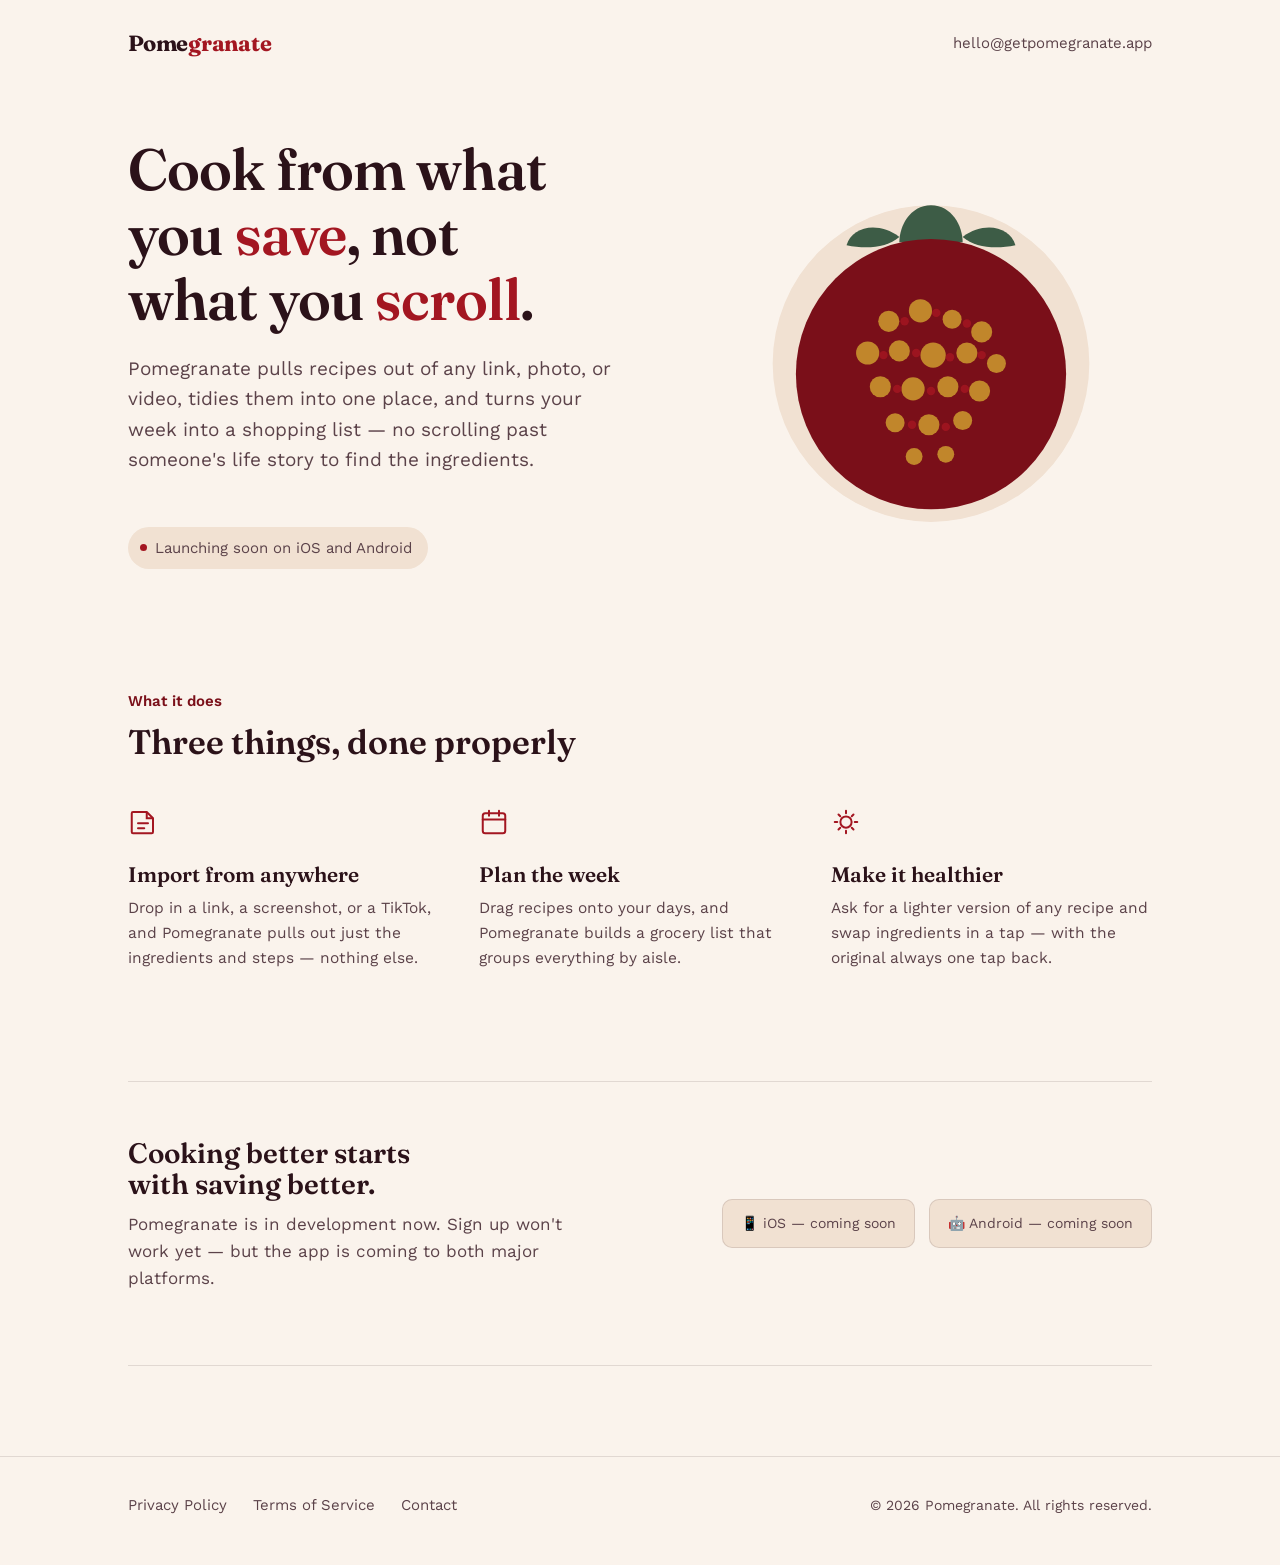
==== index.html @ 29c11bd3 "Add files via upload" ====
<!DOCTYPE html>
<html lang="en">
<head>
<meta charset="UTF-8">
<meta name="viewport" content="width=device-width, initial-scale=1.0">
<title>Pomegranate — a recipe app with a little more color</title>
<meta name="description" content="Pomegranate imports recipes from anywhere, plans your week, and helps you cook with what you've got. Launching soon on iOS and Android.">
<link rel="stylesheet" href="styles.css">
<style>
  .hero {
    display: grid;
    grid-template-columns: 1.1fr 0.9fr;
    gap: 40px;
    align-items: center;
    padding: 50px 0 90px;
  }
  .hero h1 {
    font-size: 58px;
    letter-spacing: -0.015em;
    max-width: 11.5ch;
  }
  .hero h1 em { font-style: normal; color: var(--ruby); }
  .hero .lede {
    margin-top: 22px;
    font-size: 19px;
    color: var(--ink-soft);
    max-width: 42ch;
  }
  .hero .status {
    display: inline-flex;
    align-items: center;
    gap: 8px;
    margin-top: 32px;
    font-size: 15px;
    color: var(--ink-soft);
    background: var(--cream-2);
    padding: 9px 16px 9px 12px;
    border-radius: 999px;
  }
  .hero .status .dot {
    width: 7px; height: 7px; border-radius: 50%;
    background: var(--ruby);
    animation: pulse 2.2s ease-in-out infinite;
  }
  @keyframes pulse { 0%,100% { opacity: 1; } 50% { opacity: 0.35; } }
  @media (prefers-reduced-motion: reduce) { .hero .status .dot { animation: none; } }

  .fruit { width: 100%; max-width: 380px; margin: 0 auto; display: block; }

  section.features { padding: 30px 0 20px; }
  .features .kicker { font-size: 15px; color: var(--ruby-deep); font-weight: 600; }
  .features h2 { font-size: 34px; margin-top: 10px; max-width: 20ch; }
  .grid3 {
    display: grid;
    grid-template-columns: repeat(3, 1fr);
    gap: 30px;
    margin-top: 46px;
  }
  .card h3 { font-family: 'Fraunces', serif; font-size: 21px; font-weight: 600; margin-bottom: 10px; }
  .card p { color: var(--ink-soft); font-size: 15.5px; margin: 0; }
  .card .icon { margin-bottom: 18px; }

  section.cta {
    margin-top: 90px;
    padding: 56px 0;
    border-top: 1px solid var(--line);
    border-bottom: 1px solid var(--line);
    display: flex;
    align-items: center;
    justify-content: space-between;
    gap: 30px;
    flex-wrap: wrap;
  }
  .cta h2 { font-size: 28px; max-width: 16ch; }
  .cta p { color: var(--ink-soft); margin-top: 10px; max-width: 40ch; }
  .badges { display: flex; gap: 14px; flex-wrap: wrap; }
  .badge {
    display: inline-flex; align-items: center; gap: 10px;
    border: 1px solid var(--line); border-radius: 10px;
    padding: 12px 18px; color: var(--ink-soft); font-size: 14px;
    background: var(--cream-2);
  }

  @media (max-width: 780px) {
    .hero { grid-template-columns: 1fr; padding-top: 30px; }
    .hero h1 { font-size: 40px; }
    .fruit { max-width: 240px; margin-top: 10px; }
    .grid3 { grid-template-columns: 1fr; }
  }
</style>
</head>
<body>

<nav class="nav">
  <div class="wrap" style="display:flex; align-items:center; justify-content:space-between; width:100%;">
    <a href="/" class="mark">Pome<span>granate</span></a>
    <a class="back" href="mailto:hello@getpomegranate.app">hello@getpomegranate.app</a>
  </div>
</nav>

<main class="wrap">
  <section class="hero">
    <div>
      <h1>Cook from what you <em>save</em>, not what you <em>scroll</em>.</h1>
      <p class="lede">Pomegranate pulls recipes out of any link, photo, or video, tidies them into one place, and turns your week into a shopping list — no scrolling past someone's life story to find the ingredients.</p>
      <div class="status"><span class="dot"></span> Launching soon on iOS and Android</div>
    </div>
    <svg class="fruit" viewBox="0 0 360 360" xmlns="http://www.w3.org/2000/svg" role="img" aria-label="Illustration of a halved pomegranate">
      <circle cx="180" cy="190" r="150" fill="#F1E1D2"/>
      <path d="M180 40 C160 40 150 60 150 75 L210 75 C210 60 200 40 180 40Z" fill="#3D5C46"/>
      <path d="M150 70 C130 55 105 60 100 78 C120 82 138 80 150 70Z" fill="#3D5C46"/>
      <path d="M210 70 C230 55 255 60 260 78 C240 82 222 80 210 70Z" fill="#3D5C46"/>
      <circle cx="180" cy="200" r="128" fill="#7A0F19"/>
      <g fill="#C9932E" opacity="0.9">
        <circle cx="140" cy="150" r="10"/><circle cx="170" cy="140" r="11"/><circle cx="200" cy="148" r="9"/><circle cx="228" cy="160" r="10"/>
        <circle cx="120" cy="180" r="11"/><circle cx="150" cy="178" r="10"/><circle cx="182" cy="182" r="12"/><circle cx="214" cy="180" r="10"/><circle cx="242" cy="190" r="9"/>
        <circle cx="132" cy="212" r="10"/><circle cx="163" cy="214" r="11"/><circle cx="196" cy="212" r="10"/><circle cx="226" cy="216" r="10"/>
        <circle cx="146" cy="246" r="9"/><circle cx="178" cy="248" r="10"/><circle cx="210" cy="244" r="9"/>
        <circle cx="164" cy="278" r="8"/><circle cx="194" cy="276" r="8"/>
      </g>
      <g fill="#A31621" opacity="0.85">
        <circle cx="155" cy="150" r="4"/><circle cx="185" cy="142" r="4"/><circle cx="214" cy="152" r="4"/>
        <circle cx="135" cy="182" r="4"/><circle cx="166" cy="180" r="4"/><circle cx="198" cy="184" r="4"/><circle cx="228" cy="182" r="4"/>
        <circle cx="148" cy="214" r="4"/><circle cx="180" cy="216" r="4"/><circle cx="212" cy="214" r="4"/>
        <circle cx="162" cy="248" r="4"/><circle cx="194" cy="250" r="4"/>
      </g>
    </svg>
  </section>

  <section class="features">
    <div class="kicker">What it does</div>
    <h2>Three things, done properly</h2>
    <div class="grid3">
      <div class="card">
        <div class="icon">
          <svg width="30" height="30" viewBox="0 0 24 24" fill="none"><path d="M4 4h11l5 5v11a1 1 0 01-1 1H4a1 1 0 01-1-1V5a1 1 0 011-1z" stroke="#A31621" stroke-width="1.6"/><path d="M15 4v5h5" stroke="#A31621" stroke-width="1.6"/><path d="M8 13h8M8 17h5" stroke="#A31621" stroke-width="1.6" stroke-linecap="round"/></svg>
        </div>
        <h3>Import from anywhere</h3>
        <p>Drop in a link, a screenshot, or a TikTok, and Pomegranate pulls out just the ingredients and steps — nothing else.</p>
      </div>
      <div class="card">
        <div class="icon">
          <svg width="30" height="30" viewBox="0 0 24 24" fill="none"><rect x="3" y="5" width="18" height="16" rx="2" stroke="#A31621" stroke-width="1.6"/><path d="M3 10h18M8 3v4M16 3v4" stroke="#A31621" stroke-width="1.6" stroke-linecap="round"/></svg>
        </div>
        <h3>Plan the week</h3>
        <p>Drag recipes onto your days, and Pomegranate builds a grocery list that groups everything by aisle.</p>
      </div>
      <div class="card">
        <div class="icon">
          <svg width="30" height="30" viewBox="0 0 24 24" fill="none"><path d="M12 3v2M12 19v2M5 12H3M21 12h-2M6 6l1.4 1.4M16.6 16.6L18 18M6 18l1.4-1.4M16.6 7.4L18 6" stroke="#A31621" stroke-width="1.6" stroke-linecap="round"/><circle cx="12" cy="12" r="4.5" stroke="#A31621" stroke-width="1.6"/></svg>
        </div>
        <h3>Make it healthier</h3>
        <p>Ask for a lighter version of any recipe and swap ingredients in a tap — with the original always one tap back.</p>
      </div>
    </div>
  </section>

  <section class="cta">
    <div>
      <h2>Cooking better starts with saving better.</h2>
      <p>Pomegranate is in development now. Sign up won't work yet — but the app is coming to both major platforms.</p>
    </div>
    <div class="badges">
      <span class="badge">📱 iOS — coming soon</span>
      <span class="badge">🤖 Android — coming soon</span>
    </div>
  </section>
</main>

<footer>
  <div class="wrap">
    <div class="links">
      <a href="privacy.html">Privacy Policy</a>
      <a href="terms.html">Terms of Service</a>
      <a href="mailto:hello@getpomegranate.app">Contact</a>
    </div>
    <div class="copy">© 2026 Pomegranate. All rights reserved.</div>
  </div>
</footer>

</body>
</html>
---- styles.css ----
@import url('https://fonts.googleapis.com/css2?family=Fraunces:opsz,wght@9..144,400;9..144,600;9..144,700&family=Work+Sans:wght@400;500;600&display=swap');

:root {
  --cream: #FAF3EC;
  --cream-2: #F1E1D2;
  --ink: #2B1219;
  --ink-soft: #5B4249;
  --ruby: #A31621;
  --ruby-deep: #7A0F19;
  --leaf: #3D5C46;
  --gold: #C9932E;
  --line: rgba(43, 18, 25, 0.12);
  --max-w: 1080px;
}

* { box-sizing: border-box; }

html { scroll-behavior: smooth; }

body {
  margin: 0;
  background: var(--cream);
  color: var(--ink);
  font-family: 'Work Sans', sans-serif;
  font-size: 17px;
  line-height: 1.6;
  -webkit-font-smoothing: antialiased;
}

h1, h2, h3 {
  font-family: 'Fraunces', serif;
  font-weight: 600;
  line-height: 1.12;
  margin: 0;
  color: var(--ink);
}

a { color: var(--ruby-deep); }
a:focus-visible, button:focus-visible { outline: 2px solid var(--ruby); outline-offset: 3px; }

.wrap {
  max-width: var(--max-w);
  margin: 0 auto;
  padding: 0 28px;
}

/* ---------- Nav ---------- */
.nav {
  display: flex;
  align-items: center;
  justify-content: space-between;
  padding: 26px 0;
}
.nav .mark {
  font-family: 'Fraunces', serif;
  font-weight: 700;
  font-size: 22px;
  color: var(--ink);
  text-decoration: none;
  letter-spacing: -0.01em;
}
.nav .mark span { color: var(--ruby); }
.nav a.back {
  font-size: 15px;
  color: var(--ink-soft);
  text-decoration: none;
  border-bottom: 1px solid transparent;
}
.nav a.back:hover { border-bottom-color: var(--ink-soft); }

/* ---------- Footer ---------- */
footer {
  border-top: 1px solid var(--line);
  margin-top: 90px;
  padding: 36px 0 48px;
}
footer .wrap {
  display: flex;
  flex-wrap: wrap;
  gap: 18px 32px;
  align-items: center;
  justify-content: space-between;
}
footer .links { display: flex; gap: 26px; flex-wrap: wrap; }
footer a { color: var(--ink-soft); text-decoration: none; font-size: 15px; }
footer a:hover { color: var(--ruby-deep); }
footer .copy { font-size: 14px; color: var(--ink-soft); }

/* ---------- Legal doc pages ---------- */
.doc {
  max-width: 720px;
  margin: 0 auto;
  padding: 20px 28px 60px;
}
.doc h1 { font-size: 40px; margin-bottom: 6px; }
.doc .meta { color: var(--ink-soft); font-size: 15px; margin-bottom: 44px; }
.doc h2 {
  font-size: 22px;
  margin-top: 46px;
  margin-bottom: 14px;
  padding-top: 18px;
  border-top: 1px solid var(--line);
}
.doc h2:first-of-type { border-top: none; padding-top: 0; }
.doc h3 { font-family: 'Work Sans', sans-serif; font-weight: 600; font-size: 16px; margin-top: 22px; margin-bottom: 8px; }
.doc p, .doc li { color: var(--ink-soft); font-size: 16px; }
.doc ul, .doc ol { padding-left: 22px; }
.doc li { margin-bottom: 6px; }
.doc table { width: 100%; border-collapse: collapse; margin: 18px 0; font-size: 15px; }
.doc th, .doc td { text-align: left; padding: 10px 12px; border-bottom: 1px solid var(--line); color: var(--ink-soft); }
.doc th { color: var(--ink); font-weight: 600; }
.doc .note {
  background: var(--cream-2);
  border-radius: 4px;
  padding: 16px 18px;
  font-size: 14.5px;
  color: var(--ink-soft);
  margin-top: 48px;
}
.doc .placeholder { color: var(--ruby-deep); font-weight: 500; }
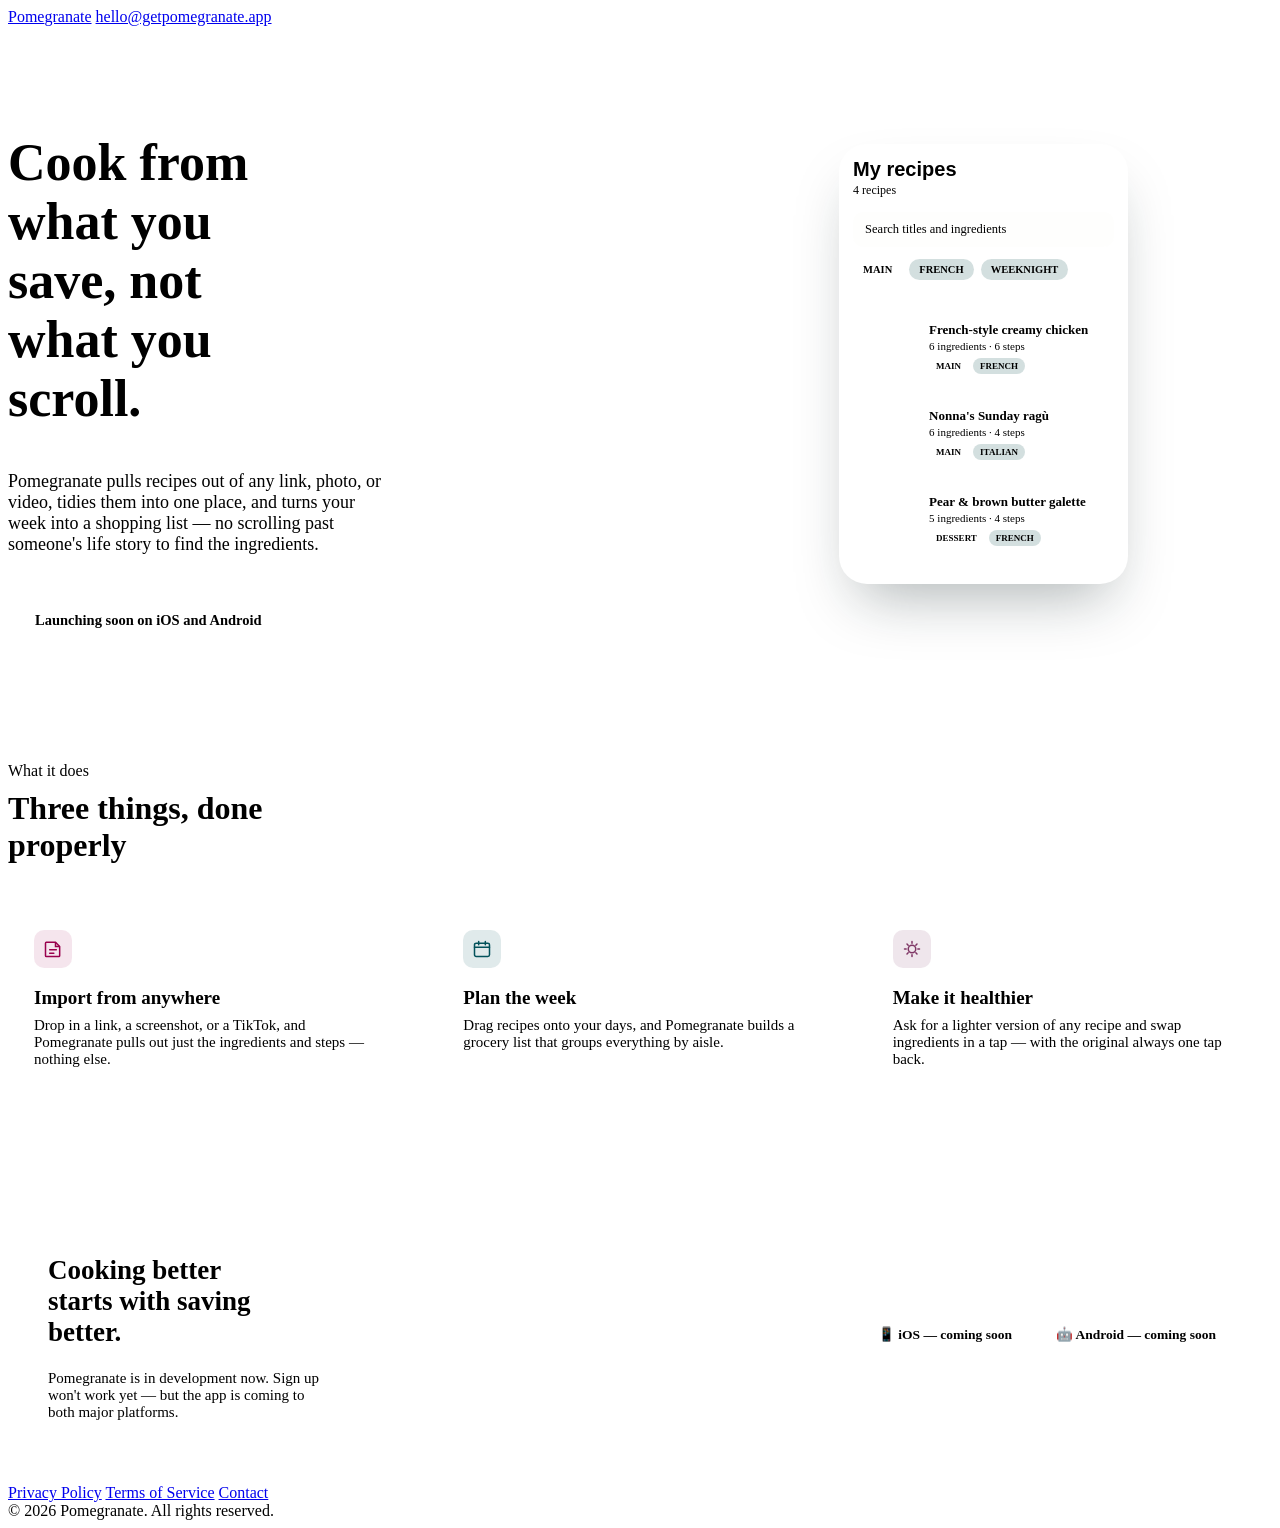
==== commit 1f0dc5b9: "Rename index (1).html to index.html" ====
--- a/index.html
+++ b/index.html
@@ -9,91 +9,83 @@
 <style>
   .hero {
     display: grid;
-    grid-template-columns: 1.1fr 0.9fr;
-    gap: 40px;
+    grid-template-columns: 1.05fr 0.95fr;
+    gap: 50px;
     align-items: center;
-    padding: 50px 0 90px;
+    padding: 64px 0 90px;
   }
-  .hero h1 {
-    font-size: 58px;
-    letter-spacing: -0.015em;
-    max-width: 11.5ch;
+  .hero h1 { font-size: 52px; max-width: 11.5ch; }
+  .hero h1 em { font-style: normal; color: var(--accent); }
+  .hero .lede { margin-top: 20px; font-size: 18px; color: var(--on-light-muted); max-width: 42ch; }
+  .hero .status {
+    display: inline-flex; align-items: center; gap: 8px;
+    margin-top: 30px; font-size: 14.5px; font-weight: 600; color: var(--teal);
+    background: var(--white); border: 1px solid var(--line);
+    padding: 9px 16px 9px 12px; border-radius: 999px;
   }
-  .hero h1 em { font-style: normal; color: var(--ruby); }
-  .hero .lede {
-    margin-top: 22px;
-    font-size: 19px;
-    color: var(--ink-soft);
-    max-width: 42ch;
-  }
-  .hero .status {
-    display: inline-flex;
-    align-items: center;
-    gap: 8px;
-    margin-top: 32px;
-    font-size: 15px;
-    color: var(--ink-soft);
-    background: var(--cream-2);
-    padding: 9px 16px 9px 12px;
-    border-radius: 999px;
-  }
-  .hero .status .dot {
-    width: 7px; height: 7px; border-radius: 50%;
-    background: var(--ruby);
-    animation: pulse 2.2s ease-in-out infinite;
-  }
+  .hero .status .dot { width: 7px; height: 7px; border-radius: 50%; background: var(--pill); animation: pulse 2.2s ease-in-out infinite; }
   @keyframes pulse { 0%,100% { opacity: 1; } 50% { opacity: 0.35; } }
   @media (prefers-reduced-motion: reduce) { .hero .status .dot { animation: none; } }
 
-  .fruit { width: 100%; max-width: 380px; margin: 0 auto; display: block; }
+  /* ---- phone mockup echoing the real app screen ---- */
+  .phone {
+    background: var(--header);
+    border-radius: 28px;
+    padding: 14px 14px 0;
+    max-width: 300px;
+    margin: 0 auto;
+    box-shadow: 0 30px 60px -20px rgba(18,34,36,0.35);
+    overflow: hidden;
+  }
+  .phone .bar { font-size: 20px; font-weight: 800; font-family: 'Bricolage Grotesque', sans-serif; color: var(--on-dark); }
+  .phone .sub { font-size: 12px; color: var(--on-dark-muted); margin-top: 2px; }
+  .phone .search {
+    margin-top: 14px; background: rgba(244,242,236,0.1); border-radius: 10px;
+    padding: 10px 12px; font-size: 12.5px; color: var(--on-dark-faint);
+  }
+  .phone .tabs { display: flex; gap: 7px; margin-top: 12px; padding-bottom: 14px; }
+  .tag { font-size: 10.5px; font-weight: 700; padding: 5px 10px; border-radius: 999px; white-space: nowrap; }
+  .tag.pill { background: var(--pill); color: var(--on-dark); }
+  .tag.sage { background: rgba(99,142,142,0.28); color: var(--sage); }
+  .phone .body { background: var(--ground); padding: 16px 14px; }
+  .rcard { background: var(--white); border-radius: 12px; padding: 12px; margin-bottom: 10px; display: flex; gap: 10px; }
+  .rcard .thumb { width: 40px; height: 40px; border-radius: 8px; background: var(--line); flex-shrink: 0; }
+  .rcard .name { font-size: 13px; font-weight: 700; color: var(--ink); }
+  .rcard .meta { font-size: 11px; color: var(--on-light-meta); margin: 2px 0 6px; }
+  .rcard .tags { display: flex; gap: 5px; flex-wrap: wrap; }
+  .rcard .tags .tag { font-size: 9px; padding: 3px 7px; }
 
-  section.features { padding: 30px 0 20px; }
-  .features .kicker { font-size: 15px; color: var(--ruby-deep); font-weight: 600; }
-  .features h2 { font-size: 34px; margin-top: 10px; max-width: 20ch; }
-  .grid3 {
-    display: grid;
-    grid-template-columns: repeat(3, 1fr);
-    gap: 30px;
-    margin-top: 46px;
-  }
-  .card h3 { font-family: 'Fraunces', serif; font-size: 21px; font-weight: 600; margin-bottom: 10px; }
-  .card p { color: var(--ink-soft); font-size: 15.5px; margin: 0; }
-  .card .icon { margin-bottom: 18px; }
+  section.features { padding: 34px 0 10px; }
+  .grid3 { display: grid; grid-template-columns: repeat(3, 1fr); gap: 24px; margin-top: 40px; }
+  .card { background: var(--white); border: 1px solid var(--line); border-radius: 14px; padding: 26px; }
+  .card .icon { width: 38px; height: 38px; border-radius: 10px; display: flex; align-items: center; justify-content: center; margin-bottom: 16px; }
+  .card h3 { font-size: 19px; margin-bottom: 8px; }
+  .card p { color: var(--on-light-muted); font-size: 15px; margin: 0; }
 
   section.cta {
-    margin-top: 90px;
-    padding: 56px 0;
-    border-top: 1px solid var(--line);
-    border-bottom: 1px solid var(--line);
-    display: flex;
-    align-items: center;
-    justify-content: space-between;
-    gap: 30px;
-    flex-wrap: wrap;
+    margin-top: 80px; background: var(--header); border-radius: 20px;
+    padding: 48px 40px; display: flex; align-items: center; justify-content: space-between;
+    gap: 30px; flex-wrap: wrap;
   }
-  .cta h2 { font-size: 28px; max-width: 16ch; }
-  .cta p { color: var(--ink-soft); margin-top: 10px; max-width: 40ch; }
-  .badges { display: flex; gap: 14px; flex-wrap: wrap; }
-  .badge {
-    display: inline-flex; align-items: center; gap: 10px;
-    border: 1px solid var(--line); border-radius: 10px;
-    padding: 12px 18px; color: var(--ink-soft); font-size: 14px;
-    background: var(--cream-2);
-  }
+  .cta h2 { font-size: 27px; max-width: 15ch; color: var(--on-dark); }
+  .cta p { color: var(--on-dark-muted); margin-top: 10px; max-width: 38ch; font-size: 15px; }
+  .badges { display: flex; gap: 12px; flex-wrap: wrap; }
+  .badge { display: inline-flex; align-items: center; gap: 9px; border: 1px solid var(--line-dark); border-radius: 10px; padding: 11px 16px; color: var(--on-dark-muted); font-size: 13.5px; font-weight: 600; }
 
   @media (max-width: 780px) {
-    .hero { grid-template-columns: 1fr; padding-top: 30px; }
-    .hero h1 { font-size: 40px; }
-    .fruit { max-width: 240px; margin-top: 10px; }
+    .hero { grid-template-columns: 1fr; padding-top: 40px; }
+    .hero h1 { font-size: 38px; }
+    .phone { max-width: 240px; margin-top: 10px; }
     .grid3 { grid-template-columns: 1fr; }
+    section.cta { padding: 36px 26px; }
   }
 </style>
 </head>
 <body>
 
 <nav class="nav">
-  <div class="wrap" style="display:flex; align-items:center; justify-content:space-between; width:100%;">
-    <a href="/" class="mark">Pome<span>granate</span></a>
+  <div class="wrap row">
+    <a href="index.html" class="mark">Pome<span>granate</span></a>
     <a class="back" href="mailto:hello@getpomegranate.app">hello@getpomegranate.app</a>
   </div>
 </nav>
@@ -105,49 +97,66 @@
       <p class="lede">Pomegranate pulls recipes out of any link, photo, or video, tidies them into one place, and turns your week into a shopping list — no scrolling past someone's life story to find the ingredients.</p>
       <div class="status"><span class="dot"></span> Launching soon on iOS and Android</div>
     </div>
-    <svg class="fruit" viewBox="0 0 360 360" xmlns="http://www.w3.org/2000/svg" role="img" aria-label="Illustration of a halved pomegranate">
-      <circle cx="180" cy="190" r="150" fill="#F1E1D2"/>
-      <path d="M180 40 C160 40 150 60 150 75 L210 75 C210 60 200 40 180 40Z" fill="#3D5C46"/>
-      <path d="M150 70 C130 55 105 60 100 78 C120 82 138 80 150 70Z" fill="#3D5C46"/>
-      <path d="M210 70 C230 55 255 60 260 78 C240 82 222 80 210 70Z" fill="#3D5C46"/>
-      <circle cx="180" cy="200" r="128" fill="#7A0F19"/>
-      <g fill="#C9932E" opacity="0.9">
-        <circle cx="140" cy="150" r="10"/><circle cx="170" cy="140" r="11"/><circle cx="200" cy="148" r="9"/><circle cx="228" cy="160" r="10"/>
-        <circle cx="120" cy="180" r="11"/><circle cx="150" cy="178" r="10"/><circle cx="182" cy="182" r="12"/><circle cx="214" cy="180" r="10"/><circle cx="242" cy="190" r="9"/>
-        <circle cx="132" cy="212" r="10"/><circle cx="163" cy="214" r="11"/><circle cx="196" cy="212" r="10"/><circle cx="226" cy="216" r="10"/>
-        <circle cx="146" cy="246" r="9"/><circle cx="178" cy="248" r="10"/><circle cx="210" cy="244" r="9"/>
-        <circle cx="164" cy="278" r="8"/><circle cx="194" cy="276" r="8"/>
-      </g>
-      <g fill="#A31621" opacity="0.85">
-        <circle cx="155" cy="150" r="4"/><circle cx="185" cy="142" r="4"/><circle cx="214" cy="152" r="4"/>
-        <circle cx="135" cy="182" r="4"/><circle cx="166" cy="180" r="4"/><circle cx="198" cy="184" r="4"/><circle cx="228" cy="182" r="4"/>
-        <circle cx="148" cy="214" r="4"/><circle cx="180" cy="216" r="4"/><circle cx="212" cy="214" r="4"/>
-        <circle cx="162" cy="248" r="4"/><circle cx="194" cy="250" r="4"/>
-      </g>
-    </svg>
+
+    <div class="phone" role="img" aria-label="Preview of the Pomegranate recipe collection screen">
+      <div class="bar">My recipes</div>
+      <div class="sub">4 recipes</div>
+      <div class="search">Search titles and ingredients</div>
+      <div class="tabs">
+        <span class="tag pill">MAIN</span>
+        <span class="tag sage">FRENCH</span>
+        <span class="tag sage">WEEKNIGHT</span>
+      </div>
+      <div class="body">
+        <div class="rcard">
+          <div class="thumb"></div>
+          <div>
+            <div class="name">French-style creamy chicken</div>
+            <div class="meta">6 ingredients · 6 steps</div>
+            <div class="tags"><span class="tag pill">MAIN</span><span class="tag sage">FRENCH</span></div>
+          </div>
+        </div>
+        <div class="rcard">
+          <div class="thumb"></div>
+          <div>
+            <div class="name">Nonna's Sunday ragù</div>
+            <div class="meta">6 ingredients · 4 steps</div>
+            <div class="tags"><span class="tag pill">MAIN</span><span class="tag sage">ITALIAN</span></div>
+          </div>
+        </div>
+        <div class="rcard">
+          <div class="thumb"></div>
+          <div>
+            <div class="name">Pear &amp; brown butter galette</div>
+            <div class="meta">5 ingredients · 4 steps</div>
+            <div class="tags"><span class="tag pill">DESSERT</span><span class="tag sage">FRENCH</span></div>
+          </div>
+        </div>
+      </div>
+    </div>
   </section>
 
   <section class="features">
-    <div class="kicker">What it does</div>
-    <h2>Three things, done properly</h2>
+    <div class="eyebrow">What it does</div>
+    <h2 style="font-size:32px; margin-top:10px; max-width:20ch;">Three things, done properly</h2>
     <div class="grid3">
       <div class="card">
-        <div class="icon">
-          <svg width="30" height="30" viewBox="0 0 24 24" fill="none"><path d="M4 4h11l5 5v11a1 1 0 01-1 1H4a1 1 0 01-1-1V5a1 1 0 011-1z" stroke="#A31621" stroke-width="1.6"/><path d="M15 4v5h5" stroke="#A31621" stroke-width="1.6"/><path d="M8 13h8M8 17h5" stroke="#A31621" stroke-width="1.6" stroke-linecap="round"/></svg>
+        <div class="icon" style="background:rgba(153,0,77,0.1);">
+          <svg width="20" height="20" viewBox="0 0 24 24" fill="none"><path d="M4 4h11l5 5v11a1 1 0 01-1 1H4a1 1 0 01-1-1V5a1 1 0 011-1z" stroke="#99004D" stroke-width="1.8"/><path d="M15 4v5h5" stroke="#99004D" stroke-width="1.8"/><path d="M8 13h8M8 17h5" stroke="#99004D" stroke-width="1.8" stroke-linecap="round"/></svg>
         </div>
         <h3>Import from anywhere</h3>
         <p>Drop in a link, a screenshot, or a TikTok, and Pomegranate pulls out just the ingredients and steps — nothing else.</p>
       </div>
       <div class="card">
-        <div class="icon">
-          <svg width="30" height="30" viewBox="0 0 24 24" fill="none"><rect x="3" y="5" width="18" height="16" rx="2" stroke="#A31621" stroke-width="1.6"/><path d="M3 10h18M8 3v4M16 3v4" stroke="#A31621" stroke-width="1.6" stroke-linecap="round"/></svg>
+        <div class="icon" style="background:rgba(3,82,91,0.12);">
+          <svg width="20" height="20" viewBox="0 0 24 24" fill="none"><rect x="3" y="5" width="18" height="16" rx="2" stroke="#03525B" stroke-width="1.8"/><path d="M3 10h18M8 3v4M16 3v4" stroke="#03525B" stroke-width="1.8" stroke-linecap="round"/></svg>
         </div>
         <h3>Plan the week</h3>
         <p>Drag recipes onto your days, and Pomegranate builds a grocery list that groups everything by aisle.</p>
       </div>
       <div class="card">
-        <div class="icon">
-          <svg width="30" height="30" viewBox="0 0 24 24" fill="none"><path d="M12 3v2M12 19v2M5 12H3M21 12h-2M6 6l1.4 1.4M16.6 16.6L18 18M6 18l1.4-1.4M16.6 7.4L18 6" stroke="#A31621" stroke-width="1.6" stroke-linecap="round"/><circle cx="12" cy="12" r="4.5" stroke="#A31621" stroke-width="1.6"/></svg>
+        <div class="icon" style="background:rgba(126,53,100,0.12);">
+          <svg width="20" height="20" viewBox="0 0 24 24" fill="none"><path d="M12 3v2M12 19v2M5 12H3M21 12h-2M6 6l1.4 1.4M16.6 16.6L18 18M6 18l1.4-1.4M16.6 7.4L18 6" stroke="#7E3564" stroke-width="1.8" stroke-linecap="round"/><circle cx="12" cy="12" r="4.5" stroke="#7E3564" stroke-width="1.8"/></svg>
         </div>
         <h3>Make it healthier</h3>
         <p>Ask for a lighter version of any recipe and swap ingredients in a tap — with the original always one tap back.</p>
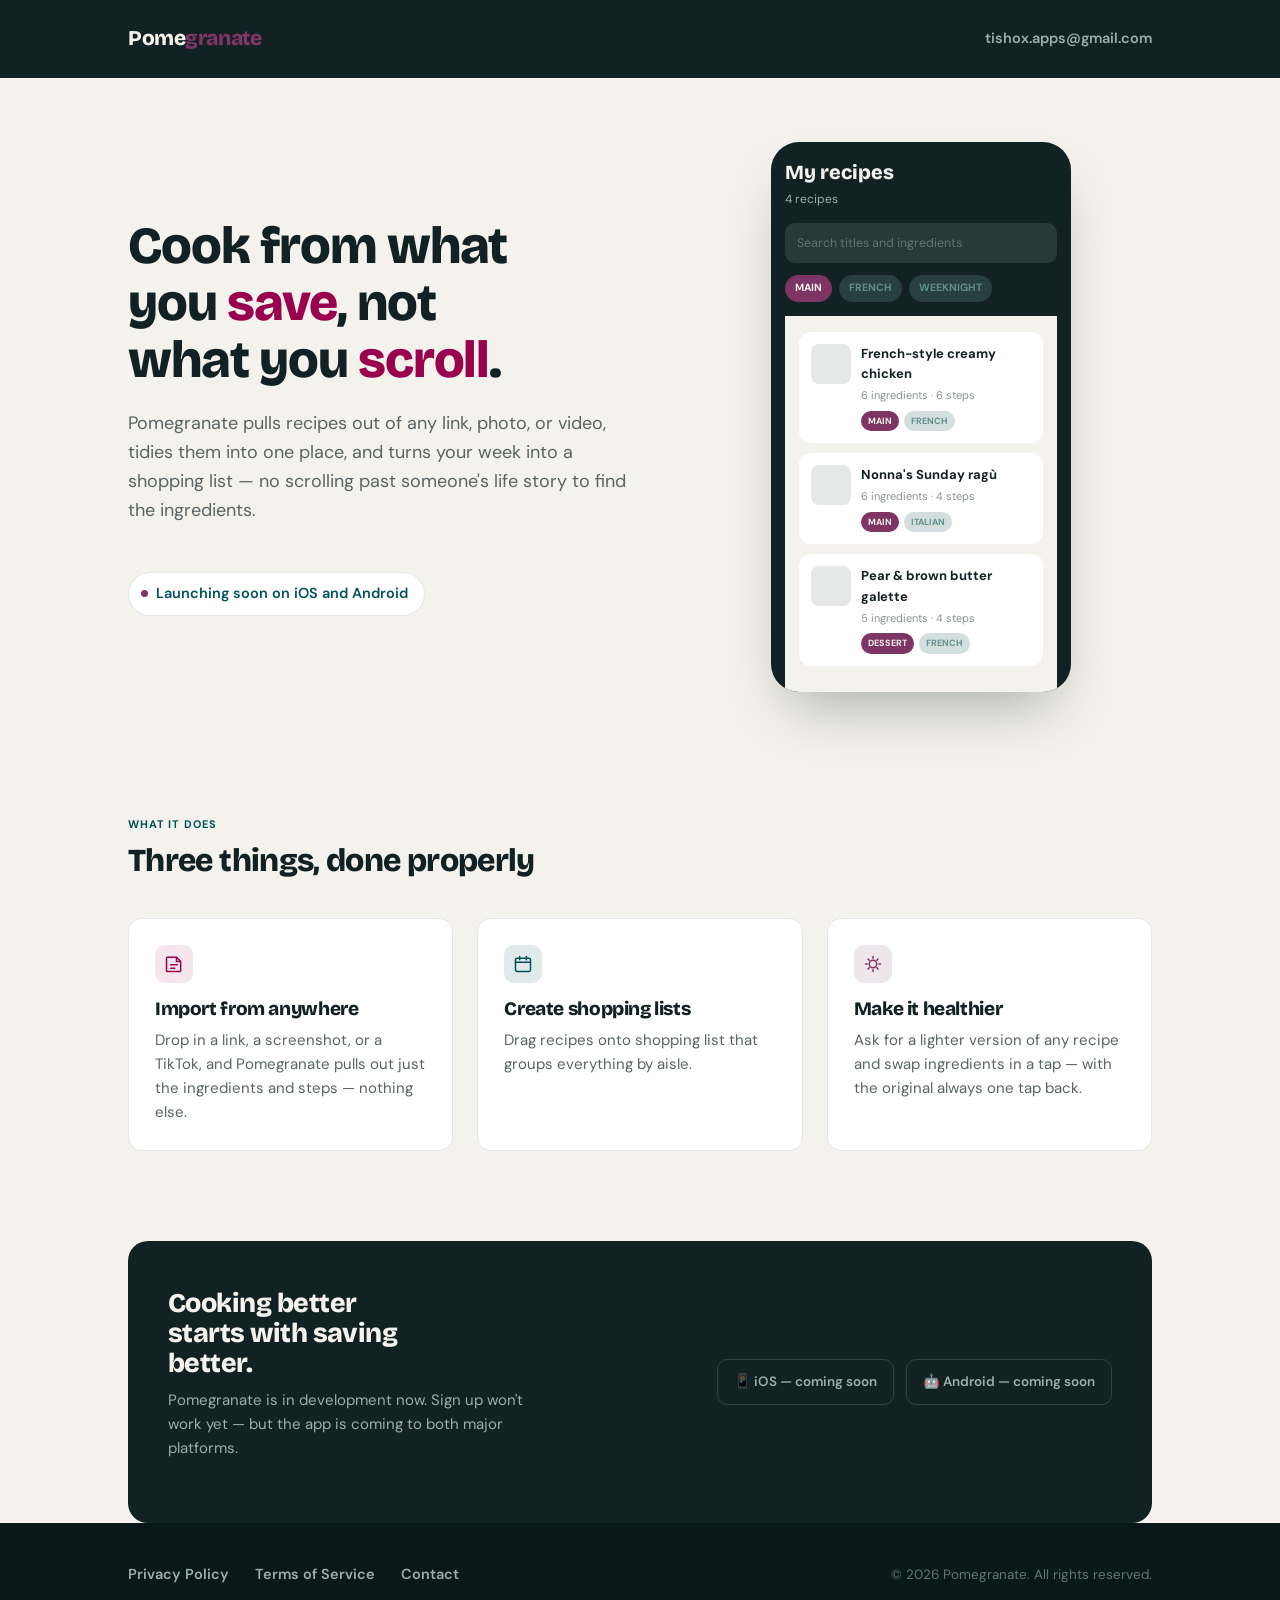
==== commit 04e3f771: "Add files via upload" ====
--- a/index.html
+++ b/index.html
@@ -86,7 +86,7 @@
 <nav class="nav">
   <div class="wrap row">
     <a href="index.html" class="mark">Pome<span>granate</span></a>
-    <a class="back" href="mailto:hello@getpomegranate.app">hello@getpomegranate.app</a>
+    <a class="back" href="mailto:tishox.apps@gmail.com">tishox.apps@gmail.com</a>
   </div>
 </nav>
 
@@ -151,8 +151,8 @@
         <div class="icon" style="background:rgba(3,82,91,0.12);">
           <svg width="20" height="20" viewBox="0 0 24 24" fill="none"><rect x="3" y="5" width="18" height="16" rx="2" stroke="#03525B" stroke-width="1.8"/><path d="M3 10h18M8 3v4M16 3v4" stroke="#03525B" stroke-width="1.8" stroke-linecap="round"/></svg>
         </div>
-        <h3>Plan the week</h3>
-        <p>Drag recipes onto your days, and Pomegranate builds a grocery list that groups everything by aisle.</p>
+        <h3>Create shopping lists</h3>
+        <p>Drag recipes onto shopping list that groups everything by aisle.</p>
       </div>
       <div class="card">
         <div class="icon" style="background:rgba(126,53,100,0.12);">
@@ -181,7 +181,7 @@
     <div class="links">
       <a href="privacy.html">Privacy Policy</a>
       <a href="terms.html">Terms of Service</a>
-      <a href="mailto:hello@getpomegranate.app">Contact</a>
+      <a href="mailto:tishox.apps@gmail.com">Contact</a>
     </div>
     <div class="copy">© 2026 Pomegranate. All rights reserved.</div>
   </div>
--- a/styles.css
+++ b/styles.css
@@ -0,0 +1,108 @@
+@import url('https://fonts.googleapis.com/css2?family=Bricolage+Grotesque:wght@700;800&family=DM+Sans:wght@400;500;600;700&display=swap');
+
+:root {
+  --header: #122224;
+  --nav: #0B1819;
+  --ground: #F4F2EC;
+  --white: #FFFFFF;
+  --ink: #122224;
+  --button: #581D37;
+  --accent: #99004D;
+  --pill: #7E3564;
+  --teal: #03525B;
+  --sage: #638E8E;
+  --blush: #EDC6D3;
+  --blush-ink: #5E1230;
+  --on-dark: #F4F2EC;
+  --on-dark-muted: #9BADAC;
+  --on-dark-faint: #5E7574;
+  --on-light-muted: #5A6465;
+  --on-light-meta: #8A9291;
+  --line: rgba(18, 34, 36, 0.1);
+  --line-dark: rgba(244, 242, 236, 0.14);
+  --max-w: 1080px;
+}
+
+* { box-sizing: border-box; }
+html { scroll-behavior: smooth; }
+
+body {
+  margin: 0;
+  background: var(--ground);
+  color: var(--ink);
+  font-family: 'DM Sans', sans-serif;
+  font-size: 17px;
+  line-height: 1.6;
+  -webkit-font-smoothing: antialiased;
+}
+
+h1, h2, h3 {
+  font-family: 'Bricolage Grotesque', sans-serif;
+  font-weight: 800;
+  letter-spacing: -0.02em;
+  line-height: 1.1;
+  margin: 0;
+  color: var(--ink);
+}
+
+a { color: var(--accent); }
+a:focus-visible, button:focus-visible { outline: 2px solid var(--accent); outline-offset: 3px; }
+
+.wrap { max-width: var(--max-w); margin: 0 auto; padding: 0 28px; }
+
+.eyebrow {
+  font-size: 11px;
+  font-weight: 700;
+  letter-spacing: 0.08em;
+  text-transform: uppercase;
+  color: var(--teal);
+}
+
+/* ---------- Nav (dark, like the app header) ---------- */
+.nav { background: var(--header); padding: 22px 0; }
+.nav .row { display: flex; align-items: center; justify-content: space-between; }
+.nav .mark {
+  font-family: 'Bricolage Grotesque', sans-serif;
+  font-weight: 800;
+  font-size: 21px;
+  letter-spacing: -0.02em;
+  color: var(--on-dark);
+  text-decoration: none;
+}
+.nav .mark span { color: var(--pill); }
+.nav a.back { font-size: 14.5px; font-weight: 600; color: var(--on-dark-muted); text-decoration: none; }
+.nav a.back:hover { color: var(--on-dark); }
+
+/* ---------- Footer (dark, like the bottom nav) ---------- */
+footer { background: var(--nav); padding: 40px 0 46px; }
+footer .wrap {
+  display: flex; flex-wrap: wrap; gap: 18px 32px;
+  align-items: center; justify-content: space-between;
+}
+footer .links { display: flex; gap: 26px; flex-wrap: wrap; }
+footer a { color: var(--on-dark-muted); text-decoration: none; font-size: 14.5px; font-weight: 600; }
+footer a:hover { color: var(--on-dark); }
+footer .copy { font-size: 13.5px; color: var(--on-dark-faint); }
+
+/* ---------- Legal doc pages ---------- */
+.doc { max-width: 720px; margin: 0 auto; padding: 50px 28px 70px; }
+.doc h1 { font-size: 38px; margin-bottom: 6px; }
+.doc .meta { color: var(--on-light-muted); font-size: 14.5px; margin-bottom: 40px; }
+.doc h2 {
+  font-size: 13px; font-weight: 700; letter-spacing: 0.06em; text-transform: uppercase;
+  color: var(--teal); margin-top: 42px; margin-bottom: 14px; padding-top: 22px;
+  border-top: 1px solid var(--line);
+}
+.doc h2:first-of-type { border-top: none; padding-top: 0; }
+.doc h3 { font-family: 'DM Sans', sans-serif; font-weight: 700; font-size: 15.5px; margin-top: 20px; margin-bottom: 8px; color: var(--ink); }
+.doc p, .doc li { color: var(--on-light-muted); font-size: 15.5px; }
+.doc ul, .doc ol { padding-left: 22px; }
+.doc li { margin-bottom: 6px; }
+.doc table { width: 100%; border-collapse: collapse; margin: 16px 0; font-size: 14.5px; }
+.doc th, .doc td { text-align: left; padding: 10px 12px; border-bottom: 1px solid var(--line); color: var(--on-light-muted); }
+.doc th { color: var(--ink); font-weight: 700; }
+.doc .note {
+  background: var(--white); border: 1px solid var(--line); border-radius: 8px;
+  padding: 16px 18px; font-size: 14px; color: var(--on-light-muted); margin-top: 44px;
+}
+.doc .placeholder { color: var(--accent); font-weight: 600; }
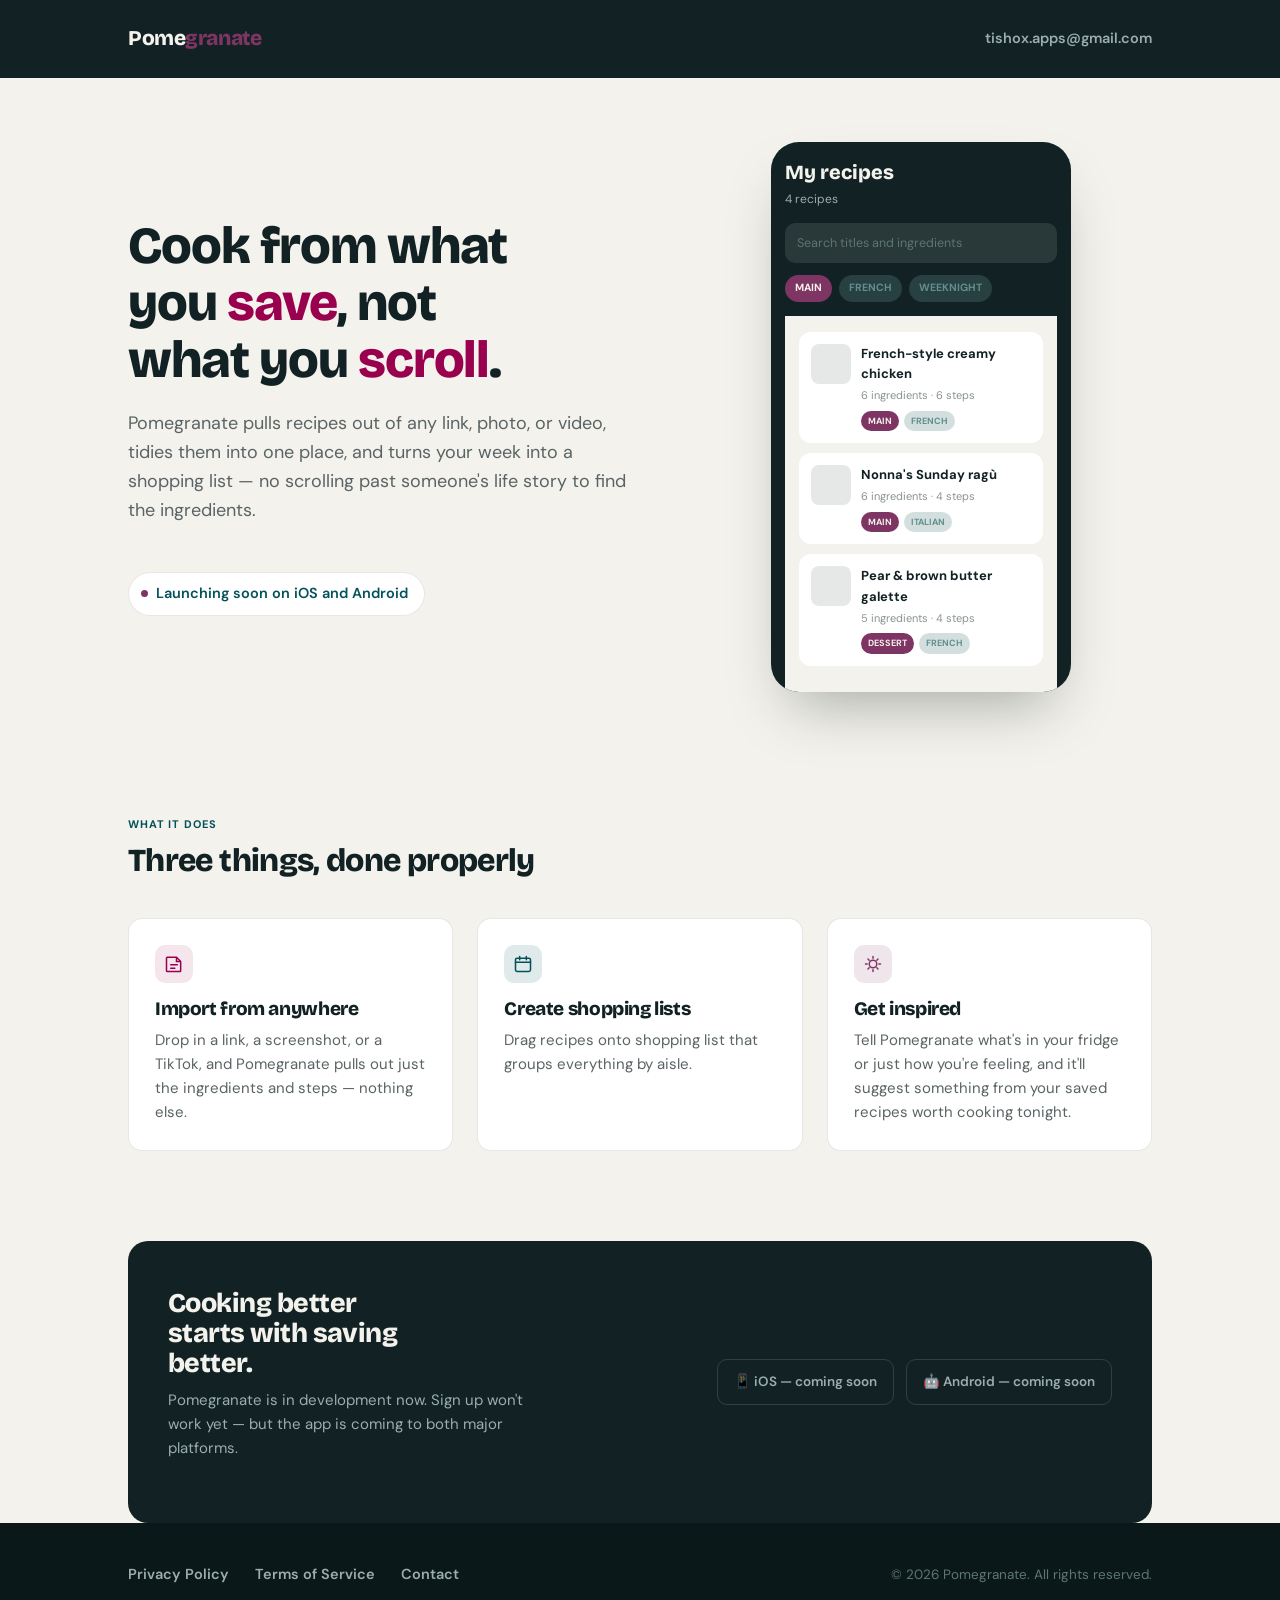
==== commit b510587d: "Add files via upload Signed-off-by: tishox-apps <tishox.apps@gmail.com>" ====
--- a/index.html
+++ b/index.html
@@ -158,8 +158,8 @@
         <div class="icon" style="background:rgba(126,53,100,0.12);">
           <svg width="20" height="20" viewBox="0 0 24 24" fill="none"><path d="M12 3v2M12 19v2M5 12H3M21 12h-2M6 6l1.4 1.4M16.6 16.6L18 18M6 18l1.4-1.4M16.6 7.4L18 6" stroke="#7E3564" stroke-width="1.8" stroke-linecap="round"/><circle cx="12" cy="12" r="4.5" stroke="#7E3564" stroke-width="1.8"/></svg>
         </div>
-        <h3>Make it healthier</h3>
-        <p>Ask for a lighter version of any recipe and swap ingredients in a tap — with the original always one tap back.</p>
+        <h3>Get inspired</h3>
+        <p>Tell Pomegranate what's in your fridge or just how you're feeling, and it'll suggest something from your saved recipes worth cooking tonight.</p>
       </div>
     </div>
   </section>
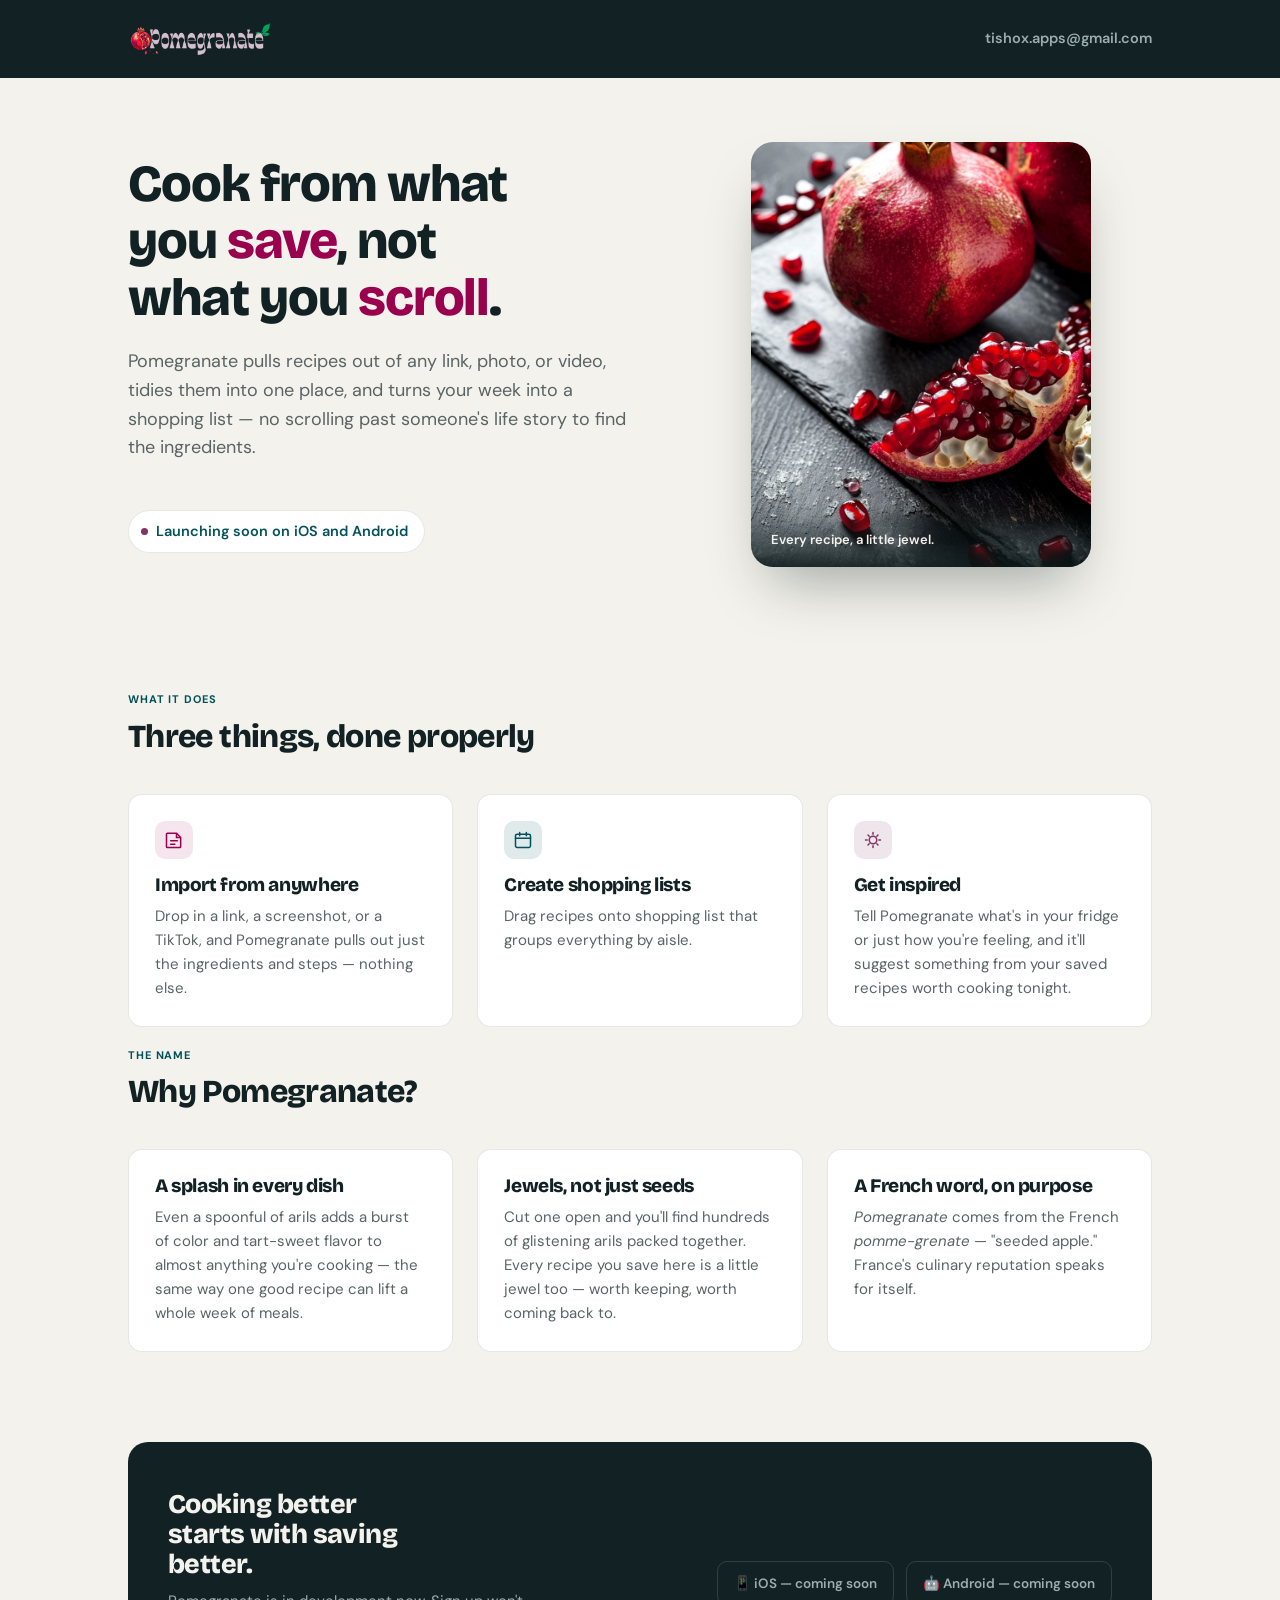
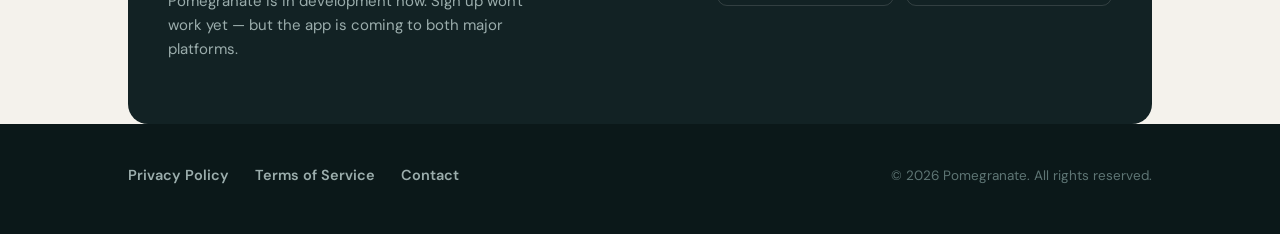
==== commit 321710f5: "Add files via upload Signed-off-by: tishox-apps <tishox.apps@gmail.com>" ====
--- a/index.html
+++ b/index.html
@@ -27,33 +27,24 @@
   @keyframes pulse { 0%,100% { opacity: 1; } 50% { opacity: 0.35; } }
   @media (prefers-reduced-motion: reduce) { .hero .status .dot { animation: none; } }
 
-  /* ---- phone mockup echoing the real app screen ---- */
-  .phone {
-    background: var(--header);
-    border-radius: 28px;
-    padding: 14px 14px 0;
-    max-width: 300px;
+  /* ---- hero photo panel ---- */
+  .hero-photo {
+    position: relative;
+    max-width: 340px;
     margin: 0 auto;
-    box-shadow: 0 30px 60px -20px rgba(18,34,36,0.35);
+    border-radius: 22px;
     overflow: hidden;
+    box-shadow: 0 30px 60px -20px rgba(18,34,36,0.4);
   }
-  .phone .bar { font-size: 20px; font-weight: 800; font-family: 'Bricolage Grotesque', sans-serif; color: var(--on-dark); }
-  .phone .sub { font-size: 12px; color: var(--on-dark-muted); margin-top: 2px; }
-  .phone .search {
-    margin-top: 14px; background: rgba(244,242,236,0.1); border-radius: 10px;
-    padding: 10px 12px; font-size: 12.5px; color: var(--on-dark-faint);
+  .hero-photo img { width: 100%; height: 100%; display: block; object-fit: cover; aspect-ratio: 4/5; }
+  .hero-photo .cap {
+    position: absolute; left: 0; right: 0; bottom: 0;
+    background: linear-gradient(to top, rgba(11,24,25,0.88), rgba(11,24,25,0));
+    padding: 26px 20px 16px;
+    color: var(--on-dark);
+    font-size: 13px;
+    font-weight: 600;
   }
-  .phone .tabs { display: flex; gap: 7px; margin-top: 12px; padding-bottom: 14px; }
-  .tag { font-size: 10.5px; font-weight: 700; padding: 5px 10px; border-radius: 999px; white-space: nowrap; }
-  .tag.pill { background: var(--pill); color: var(--on-dark); }
-  .tag.sage { background: rgba(99,142,142,0.28); color: var(--sage); }
-  .phone .body { background: var(--ground); padding: 16px 14px; }
-  .rcard { background: var(--white); border-radius: 12px; padding: 12px; margin-bottom: 10px; display: flex; gap: 10px; }
-  .rcard .thumb { width: 40px; height: 40px; border-radius: 8px; background: var(--line); flex-shrink: 0; }
-  .rcard .name { font-size: 13px; font-weight: 700; color: var(--ink); }
-  .rcard .meta { font-size: 11px; color: var(--on-light-meta); margin: 2px 0 6px; }
-  .rcard .tags { display: flex; gap: 5px; flex-wrap: wrap; }
-  .rcard .tags .tag { font-size: 9px; padding: 3px 7px; }
 
   section.features { padding: 34px 0 10px; }
   .grid3 { display: grid; grid-template-columns: repeat(3, 1fr); gap: 24px; margin-top: 40px; }
@@ -75,7 +66,7 @@
   @media (max-width: 780px) {
     .hero { grid-template-columns: 1fr; padding-top: 40px; }
     .hero h1 { font-size: 38px; }
-    .phone { max-width: 240px; margin-top: 10px; }
+    .hero-photo { max-width: 240px; margin-top: 10px; }
     .grid3 { grid-template-columns: 1fr; }
     section.cta { padding: 36px 26px; }
   }
@@ -85,7 +76,7 @@
 
 <nav class="nav">
   <div class="wrap row">
-    <a href="index.html" class="mark">Pome<span>granate</span></a>
+    <a href="index.html" class="mark"><img src="assets/logo.png" alt="Pomegranate" style="height:34px; display:block;"></a>
     <a class="back" href="mailto:tishox.apps@gmail.com">tishox.apps@gmail.com</a>
   </div>
 </nav>
@@ -98,41 +89,9 @@
       <div class="status"><span class="dot"></span> Launching soon on iOS and Android</div>
     </div>
 
-    <div class="phone" role="img" aria-label="Preview of the Pomegranate recipe collection screen">
-      <div class="bar">My recipes</div>
-      <div class="sub">4 recipes</div>
-      <div class="search">Search titles and ingredients</div>
-      <div class="tabs">
-        <span class="tag pill">MAIN</span>
-        <span class="tag sage">FRENCH</span>
-        <span class="tag sage">WEEKNIGHT</span>
-      </div>
-      <div class="body">
-        <div class="rcard">
-          <div class="thumb"></div>
-          <div>
-            <div class="name">French-style creamy chicken</div>
-            <div class="meta">6 ingredients · 6 steps</div>
-            <div class="tags"><span class="tag pill">MAIN</span><span class="tag sage">FRENCH</span></div>
-          </div>
-        </div>
-        <div class="rcard">
-          <div class="thumb"></div>
-          <div>
-            <div class="name">Nonna's Sunday ragù</div>
-            <div class="meta">6 ingredients · 4 steps</div>
-            <div class="tags"><span class="tag pill">MAIN</span><span class="tag sage">ITALIAN</span></div>
-          </div>
-        </div>
-        <div class="rcard">
-          <div class="thumb"></div>
-          <div>
-            <div class="name">Pear &amp; brown butter galette</div>
-            <div class="meta">5 ingredients · 4 steps</div>
-            <div class="tags"><span class="tag pill">DESSERT</span><span class="tag sage">FRENCH</span></div>
-          </div>
-        </div>
-      </div>
+    <div class="hero-photo">
+      <img src="assets/hero-bg.jpg" alt="Fresh pomegranate, halved, showing glistening ruby-red arils">
+      <div class="cap">Every recipe, a little jewel.</div>
     </div>
   </section>
 
@@ -164,6 +123,25 @@
     </div>
   </section>
 
+  <section class="features" style="padding-top:10px;">
+    <div class="eyebrow">The name</div>
+    <h2 style="font-size:32px; margin-top:10px; max-width:22ch;">Why Pomegranate?</h2>
+    <div class="grid3">
+      <div class="card">
+        <h3>A splash in every dish</h3>
+        <p>Even a spoonful of arils adds a burst of color and tart-sweet flavor to almost anything you're cooking — the same way one good recipe can lift a whole week of meals.</p>
+      </div>
+      <div class="card">
+        <h3>Jewels, not just seeds</h3>
+        <p>Cut one open and you'll find hundreds of glistening arils packed together. Every recipe you save here is a little jewel too — worth keeping, worth coming back to.</p>
+      </div>
+      <div class="card">
+        <h3>A French word, on purpose</h3>
+        <p><em>Pomegranate</em> comes from the French <em>pomme-grenate</em> — "seeded apple." France's culinary reputation speaks for itself.</p>
+      </div>
+    </div>
+  </section>
+
   <section class="cta">
     <div>
       <h2>Cooking better starts with saving better.</h2>
